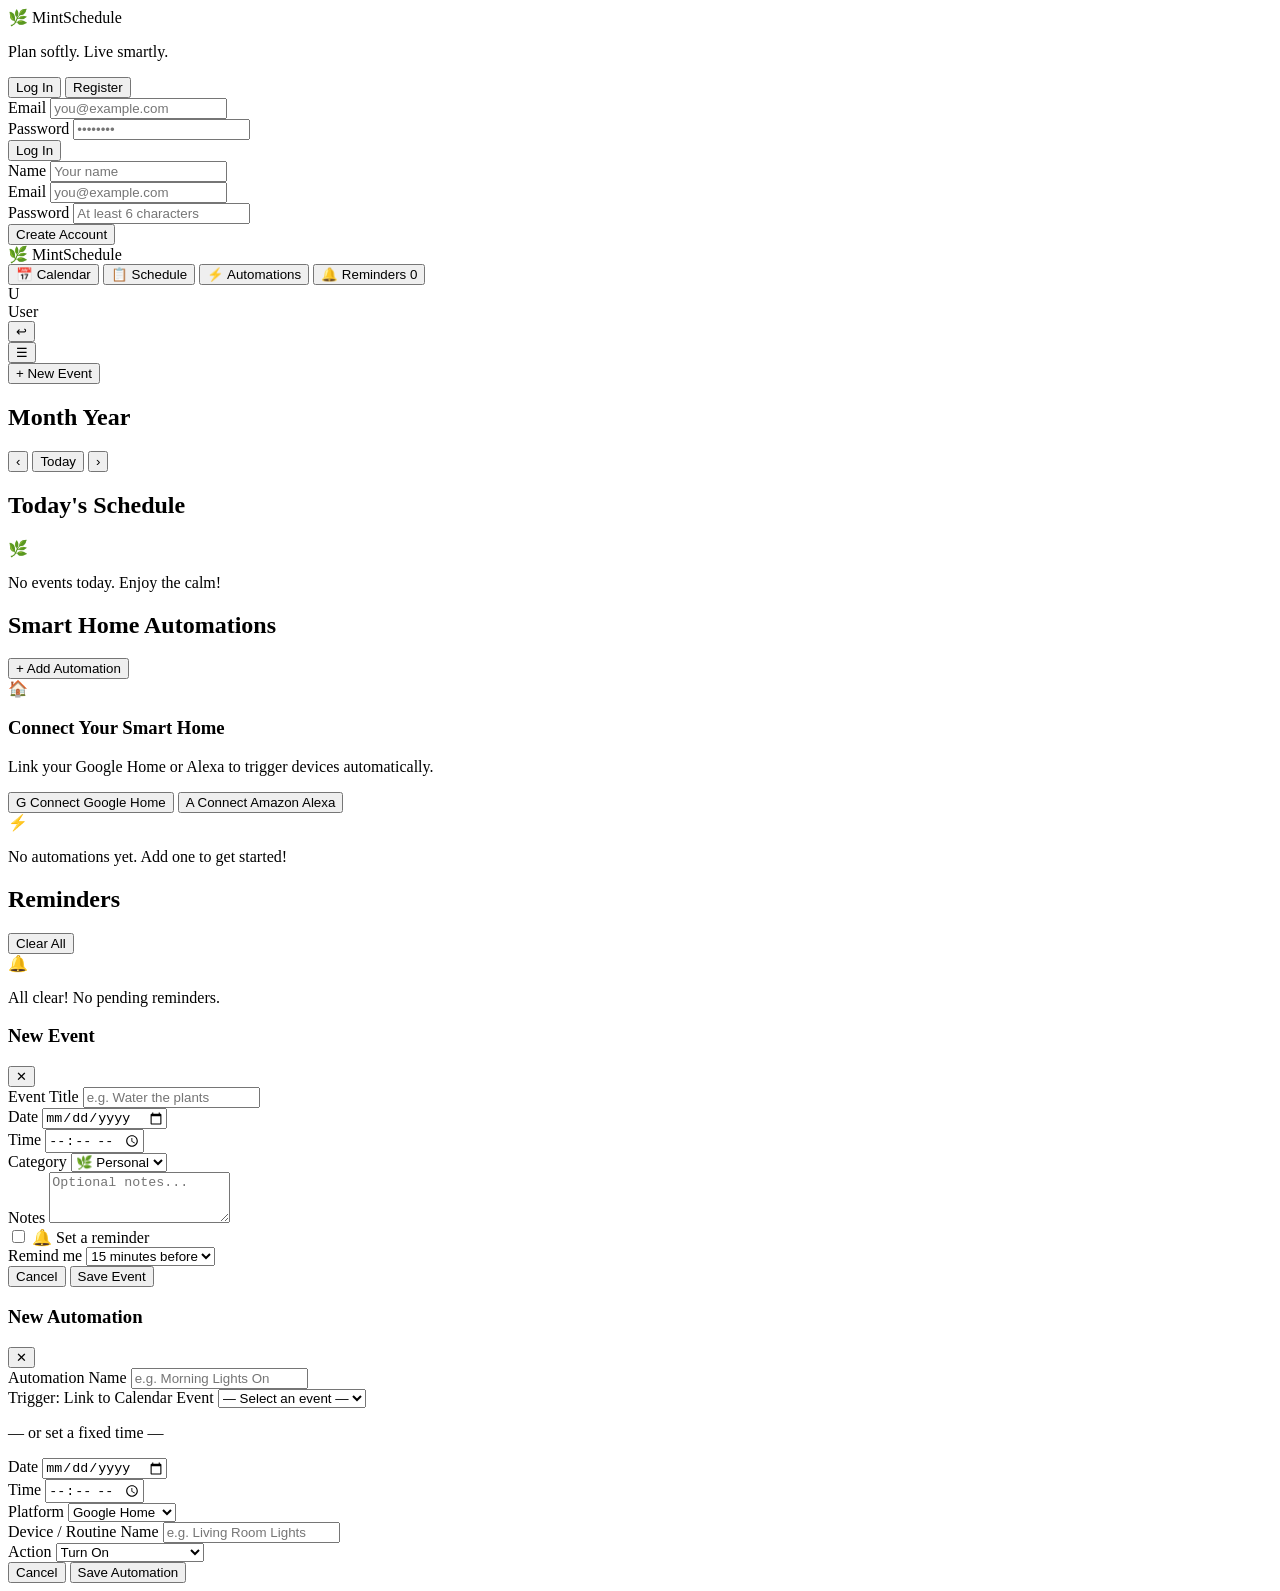
==== index.html @ 45a495ae "Add files via upload" ====
<!DOCTYPE html>
<html lang="en">
<head>
  <meta charset="UTF-8" />
  <meta name="viewport" content="width=device-width, initial-scale=1.0" />
  <title>MintSchedule</title>
  <link rel="stylesheet" href="css/styles.css" />
  <link rel="preconnect" href="https://fonts.googleapis.com" />
  <link href="https://fonts.googleapis.com/css2?family=Inter:wght@300;400;500;600;700&display=swap" rel="stylesheet" />
</head>
<body>

  <!-- ══════════════════════════════ AUTH SCREEN ══════════════════════════════ -->
  <div id="auth-screen" class="screen active">
    <div class="auth-bg">
      <div class="auth-blob blob1"></div>
      <div class="auth-blob blob2"></div>
    </div>
    <div class="auth-card">
      <div class="logo">
        <span class="logo-icon">🌿</span>
        <span class="logo-text">MintSchedule</span>
      </div>
      <p class="tagline">Plan softly. Live smartly.</p>

      <!-- Tabs -->
      <div class="auth-tabs">
        <button class="auth-tab active" data-tab="login">Log In</button>
        <button class="auth-tab" data-tab="register">Register</button>
      </div>

      <!-- Login Form -->
      <form id="login-form" class="auth-form active">
        <div class="input-group">
          <label>Email</label>
          <input type="email" id="login-email" placeholder="you@example.com" required />
        </div>
        <div class="input-group">
          <label>Password</label>
          <input type="password" id="login-password" placeholder="••••••••" required />
        </div>
        <div id="login-error" class="auth-error hidden"></div>
        <button type="submit" class="btn-primary">Log In</button>
      </form>

      <!-- Register Form -->
      <form id="register-form" class="auth-form">
        <div class="input-group">
          <label>Name</label>
          <input type="text" id="reg-name" placeholder="Your name" required />
        </div>
        <div class="input-group">
          <label>Email</label>
          <input type="email" id="reg-email" placeholder="you@example.com" required />
        </div>
        <div class="input-group">
          <label>Password</label>
          <input type="password" id="reg-password" placeholder="At least 6 characters" required />
        </div>
        <div id="register-error" class="auth-error hidden"></div>
        <button type="submit" class="btn-primary">Create Account</button>
      </form>
    </div>
  </div>

  <!-- ══════════════════════════════ APP SCREEN ══════════════════════════════ -->
  <div id="app-screen" class="screen">

    <!-- SIDEBAR -->
    <aside class="sidebar" id="sidebar">
      <div class="sidebar-logo">
        <span class="logo-icon">🌿</span>
        <span class="logo-text">MintSchedule</span>
      </div>

      <nav class="sidebar-nav">
        <button class="nav-item active" data-view="calendar">
          <span class="nav-icon">📅</span> Calendar
        </button>
        <button class="nav-item" data-view="schedule">
          <span class="nav-icon">📋</span> Schedule
        </button>
        <button class="nav-item" data-view="automation">
          <span class="nav-icon">⚡</span> Automations
        </button>
        <button class="nav-item" data-view="notifications">
          <span class="nav-icon">🔔</span> Reminders
          <span id="reminder-badge" class="badge hidden">0</span>
        </button>
      </nav>

      <div class="sidebar-footer">
        <div class="user-info" id="user-info">
          <div class="user-avatar" id="user-avatar">U</div>
          <span class="user-name" id="user-name-display">User</span>
        </div>
        <button class="btn-logout" id="logout-btn" title="Log out">↩</button>
      </div>
    </aside>

    <!-- MAIN CONTENT -->
    <main class="main-content">

      <!-- TOP BAR -->
      <header class="topbar">
        <button class="sidebar-toggle" id="sidebar-toggle">☰</button>
        <div class="topbar-date" id="topbar-date"></div>
        <button class="btn-add-event" id="btn-add-event">+ New Event</button>
      </header>

      <!-- ── CALENDAR VIEW ── -->
      <section class="view active" id="view-calendar">
        <div class="section-header">
          <h2 class="section-title" id="calendar-month-label">Month Year</h2>
          <div class="calendar-nav">
            <button id="cal-prev">‹</button>
            <button id="cal-today">Today</button>
            <button id="cal-next">›</button>
          </div>
        </div>
        <div class="calendar-grid" id="calendar-grid">
          <!-- Days injected by JS -->
        </div>
      </section>

      <!-- ── SCHEDULE VIEW ── -->
      <section class="view" id="view-schedule">
        <div class="section-header">
          <h2 class="section-title" id="schedule-date-label">Today's Schedule</h2>
        </div>
        <div id="schedule-list" class="schedule-list">
          <!-- Events injected by JS -->
        </div>
        <div id="schedule-empty" class="empty-state hidden">
          <span>🌿</span>
          <p>No events today. Enjoy the calm!</p>
        </div>
      </section>

      <!-- ── AUTOMATION VIEW ── -->
      <section class="view" id="view-automation">
        <div class="section-header">
          <h2 class="section-title">Smart Home Automations</h2>
          <button class="btn-secondary" id="btn-add-automation">+ Add Automation</button>
        </div>

        <!-- Device Connection -->
        <div class="device-connect-card" id="device-connect-card">
          <div class="connect-header">
            <span class="connect-icon">🏠</span>
            <div>
              <h3>Connect Your Smart Home</h3>
              <p>Link your Google Home or Alexa to trigger devices automatically.</p>
            </div>
          </div>
          <div class="connect-buttons">
            <button class="btn-connect google" id="connect-google">
              <span>G</span> Connect Google Home
            </button>
            <button class="btn-connect alexa" id="connect-alexa">
              <span>A</span> Connect Amazon Alexa
            </button>
          </div>
          <div id="connect-status" class="connect-status hidden"></div>
        </div>

        <!-- Automations List -->
        <div id="automations-list" class="automations-list">
          <!-- Injected by JS -->
        </div>
        <div id="automations-empty" class="empty-state hidden">
          <span>⚡</span>
          <p>No automations yet. Add one to get started!</p>
        </div>
      </section>

      <!-- ── REMINDERS VIEW ── -->
      <section class="view" id="view-notifications">
        <div class="section-header">
          <h2 class="section-title">Reminders</h2>
          <button class="btn-secondary" id="btn-clear-reminders">Clear All</button>
        </div>
        <div id="reminders-list" class="reminders-list">
          <!-- Injected by JS -->
        </div>
        <div id="reminders-empty" class="empty-state hidden">
          <span>🔔</span>
          <p>All clear! No pending reminders.</p>
        </div>
      </section>

    </main>
  </div>

  <!-- ══════════════════════════ EVENT MODAL ══════════════════════════════ -->
  <div id="event-modal" class="modal hidden">
    <div class="modal-backdrop" id="event-modal-backdrop"></div>
    <div class="modal-card">
      <div class="modal-header">
        <h3 id="event-modal-title">New Event</h3>
        <button class="modal-close" id="event-modal-close">✕</button>
      </div>
      <form id="event-form">
        <input type="hidden" id="event-id" />

        <div class="form-row">
          <div class="input-group">
            <label>Event Title</label>
            <input type="text" id="event-title" placeholder="e.g. Water the plants" required />
          </div>
        </div>

        <div class="form-row two-col">
          <div class="input-group">
            <label>Date</label>
            <input type="date" id="event-date" required />
          </div>
          <div class="input-group">
            <label>Time</label>
            <input type="time" id="event-time" required />
          </div>
        </div>

        <div class="input-group">
          <label>Category</label>
          <select id="event-category">
            <option value="personal">🌿 Personal</option>
            <option value="work">💼 Work</option>
            <option value="health">❤️ Health</option>
            <option value="home">🏠 Home</option>
            <option value="other">✨ Other</option>
          </select>
        </div>

        <div class="input-group">
          <label>Notes</label>
          <textarea id="event-notes" placeholder="Optional notes..." rows="3"></textarea>
        </div>

        <div class="input-group">
          <label class="toggle-label">
            <input type="checkbox" id="event-reminder" />
            <span class="toggle-text">🔔 Set a reminder</span>
          </label>
        </div>

        <div id="reminder-options" class="reminder-options hidden">
          <div class="input-group">
            <label>Remind me</label>
            <select id="reminder-offset">
              <option value="0">At event time</option>
              <option value="5">5 minutes before</option>
              <option value="15" selected>15 minutes before</option>
              <option value="30">30 minutes before</option>
              <option value="60">1 hour before</option>
            </select>
          </div>
        </div>

        <div class="modal-actions">
          <button type="button" class="btn-ghost" id="event-delete-btn" style="display:none; color:#e55;">🗑 Delete</button>
          <button type="button" class="btn-ghost" id="event-cancel-btn">Cancel</button>
          <button type="submit" class="btn-primary">Save Event</button>
        </div>
      </form>
    </div>
  </div>

  <!-- ══════════════════════════ AUTOMATION MODAL ═══════════════════════════ -->
  <div id="automation-modal" class="modal hidden">
    <div class="modal-backdrop" id="auto-modal-backdrop"></div>
    <div class="modal-card">
      <div class="modal-header">
        <h3 id="auto-modal-title">New Automation</h3>
        <button class="modal-close" id="auto-modal-close">✕</button>
      </div>
      <form id="automation-form">
        <input type="hidden" id="auto-id" />

        <div class="input-group">
          <label>Automation Name</label>
          <input type="text" id="auto-name" placeholder="e.g. Morning Lights On" required />
        </div>

        <div class="input-group">
          <label>Trigger: Link to Calendar Event</label>
          <select id="auto-event-trigger">
            <option value="">— Select an event —</option>
          </select>
        </div>

        <p class="form-divider">— or set a fixed time —</p>

        <div class="form-row two-col">
          <div class="input-group">
            <label>Date</label>
            <input type="date" id="auto-date" />
          </div>
          <div class="input-group">
            <label>Time</label>
            <input type="time" id="auto-time" />
          </div>
        </div>

        <div class="input-group">
          <label>Platform</label>
          <select id="auto-platform">
            <option value="google">Google Home</option>
            <option value="alexa">Amazon Alexa</option>
          </select>
        </div>

        <div class="input-group">
          <label>Device / Routine Name</label>
          <input type="text" id="auto-device" placeholder="e.g. Living Room Lights" required />
        </div>

        <div class="input-group">
          <label>Action</label>
          <select id="auto-action">
            <option value="turn_on">Turn On</option>
            <option value="turn_off">Turn Off</option>
            <option value="set_brightness">Set Brightness (50%)</option>
            <option value="run_routine">Run Routine</option>
          </select>
        </div>

        <div class="modal-actions">
          <button type="button" class="btn-ghost" id="auto-delete-btn" style="display:none; color:#e55;">🗑 Delete</button>
          <button type="button" class="btn-ghost" id="auto-cancel-btn">Cancel</button>
          <button type="submit" class="btn-primary">Save Automation</button>
        </div>
      </form>
    </div>
  </div>

  <!-- ══════════════════════════ TOAST NOTIFICATION ═══════════════════════ -->
  <div id="toast-container" class="toast-container"></div>

  <!-- Scripts -->
  <script src="js/auth.js"></script>
  <script src="js/calendar.js"></script>
  <script src="js/automation.js"></script>
  <script src="js/notifications.js"></script>
  <script src="js/app.js"></script>
</body>
</html>
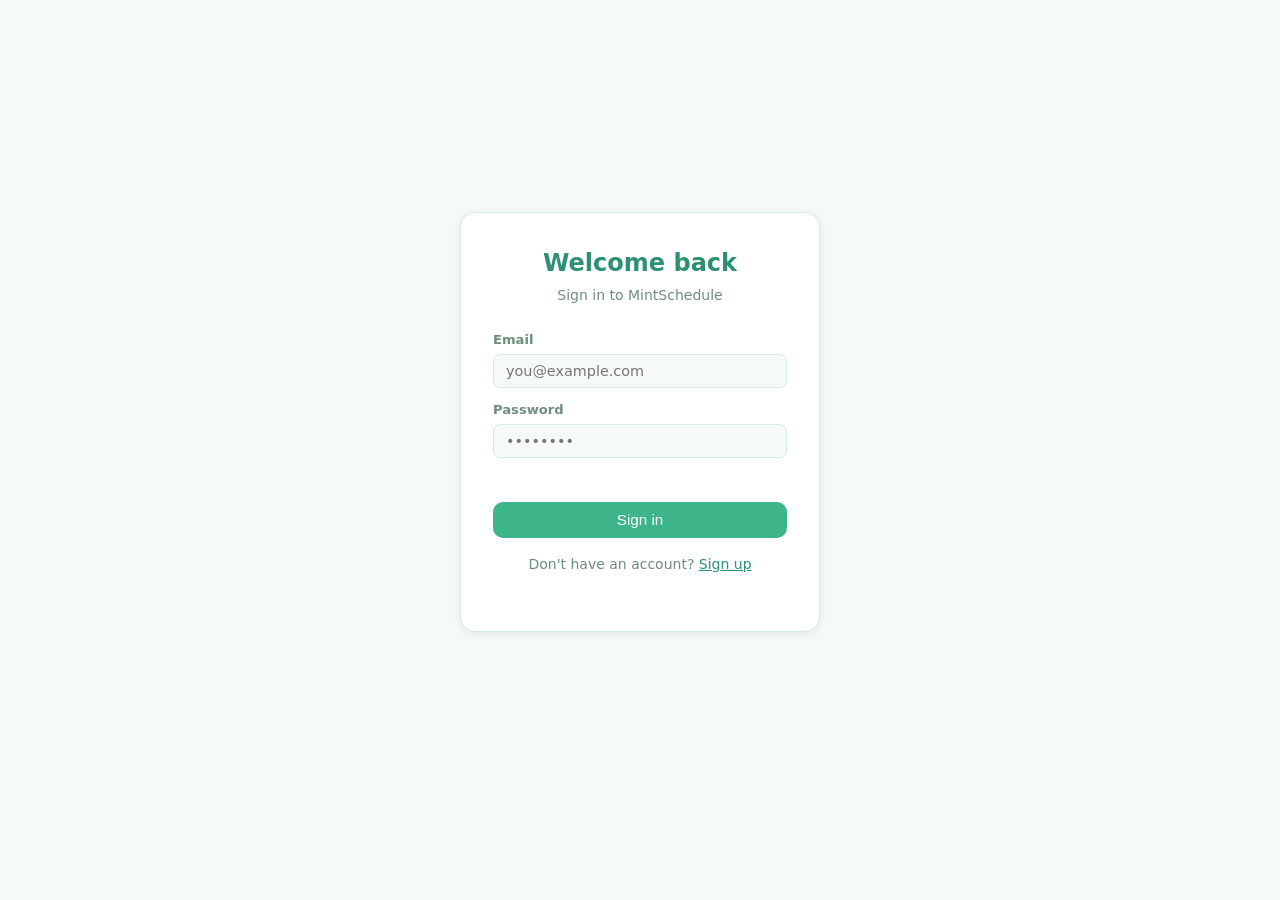
==== commit 81af33f9: "Fix GitHub Pages demo: add index.html, css/styles.css, js/*.js and update README with Demo section C" ====
--- a/index.html
+++ b/index.html
@@ -1,347 +1,110 @@
-<!DOCTYPE html>
-<html lang="en">
-<head>
-  <meta charset="UTF-8" />
-  <meta name="viewport" content="width=device-width, initial-scale=1.0" />
-  <title>MintSchedule</title>
-  <link rel="stylesheet" href="css/styles.css" />
-  <link rel="preconnect" href="https://fonts.googleapis.com" />
-  <link href="https://fonts.googleapis.com/css2?family=Inter:wght@300;400;500;600;700&display=swap" rel="stylesheet" />
-</head>
-<body>
-
-  <!-- ══════════════════════════════ AUTH SCREEN ══════════════════════════════ -->
-  <div id="auth-screen" class="screen active">
-    <div class="auth-bg">
-      <div class="auth-blob blob1"></div>
-      <div class="auth-blob blob2"></div>
-    </div>
-    <div class="auth-card">
-      <div class="logo">
-        <span class="logo-icon">🌿</span>
-        <span class="logo-text">MintSchedule</span>
-      </div>
-      <p class="tagline">Plan softly. Live smartly.</p>
-
-      <!-- Tabs -->
-      <div class="auth-tabs">
-        <button class="auth-tab active" data-tab="login">Log In</button>
-        <button class="auth-tab" data-tab="register">Register</button>
-      </div>
-
-      <!-- Login Form -->
-      <form id="login-form" class="auth-form active">
-        <div class="input-group">
-          <label>Email</label>
-          <input type="email" id="login-email" placeholder="you@example.com" required />
-        </div>
-        <div class="input-group">
-          <label>Password</label>
-          <input type="password" id="login-password" placeholder="••••••••" required />
-        </div>
-        <div id="login-error" class="auth-error hidden"></div>
-        <button type="submit" class="btn-primary">Log In</button>
-      </form>
-
-      <!-- Register Form -->
-      <form id="register-form" class="auth-form">
-        <div class="input-group">
-          <label>Name</label>
-          <input type="text" id="reg-name" placeholder="Your name" required />
-        </div>
-        <div class="input-group">
-          <label>Email</label>
-          <input type="email" id="reg-email" placeholder="you@example.com" required />
-        </div>
-        <div class="input-group">
-          <label>Password</label>
-          <input type="password" id="reg-password" placeholder="At least 6 characters" required />
-        </div>
-        <div id="register-error" class="auth-error hidden"></div>
-        <button type="submit" class="btn-primary">Create Account</button>
-      </form>
-    </div>
-  </div>
-
-  <!-- ══════════════════════════════ APP SCREEN ══════════════════════════════ -->
-  <div id="app-screen" class="screen">
-
-    <!-- SIDEBAR -->
-    <aside class="sidebar" id="sidebar">
-      <div class="sidebar-logo">
-        <span class="logo-icon">🌿</span>
-        <span class="logo-text">MintSchedule</span>
-      </div>
-
-      <nav class="sidebar-nav">
-        <button class="nav-item active" data-view="calendar">
-          <span class="nav-icon">📅</span> Calendar
-        </button>
-        <button class="nav-item" data-view="schedule">
-          <span class="nav-icon">📋</span> Schedule
-        </button>
-        <button class="nav-item" data-view="automation">
-          <span class="nav-icon">⚡</span> Automations
-        </button>
-        <button class="nav-item" data-view="notifications">
-          <span class="nav-icon">🔔</span> Reminders
-          <span id="reminder-badge" class="badge hidden">0</span>
-        </button>
-      </nav>
-
-      <div class="sidebar-footer">
-        <div class="user-info" id="user-info">
-          <div class="user-avatar" id="user-avatar">U</div>
-          <span class="user-name" id="user-name-display">User</span>
-        </div>
-        <button class="btn-logout" id="logout-btn" title="Log out">↩</button>
-      </div>
-    </aside>
-
-    <!-- MAIN CONTENT -->
-    <main class="main-content">
-
-      <!-- TOP BAR -->
-      <header class="topbar">
-        <button class="sidebar-toggle" id="sidebar-toggle">☰</button>
-        <div class="topbar-date" id="topbar-date"></div>
-        <button class="btn-add-event" id="btn-add-event">+ New Event</button>
-      </header>
-
-      <!-- ── CALENDAR VIEW ── -->
-      <section class="view active" id="view-calendar">
-        <div class="section-header">
-          <h2 class="section-title" id="calendar-month-label">Month Year</h2>
-          <div class="calendar-nav">
-            <button id="cal-prev">‹</button>
-            <button id="cal-today">Today</button>
-            <button id="cal-next">›</button>
-          </div>
-        </div>
-        <div class="calendar-grid" id="calendar-grid">
-          <!-- Days injected by JS -->
-        </div>
-      </section>
-
-      <!-- ── SCHEDULE VIEW ── -->
-      <section class="view" id="view-schedule">
-        <div class="section-header">
-          <h2 class="section-title" id="schedule-date-label">Today's Schedule</h2>
-        </div>
-        <div id="schedule-list" class="schedule-list">
-          <!-- Events injected by JS -->
-        </div>
-        <div id="schedule-empty" class="empty-state hidden">
-          <span>🌿</span>
-          <p>No events today. Enjoy the calm!</p>
-        </div>
-      </section>
-
-      <!-- ── AUTOMATION VIEW ── -->
-      <section class="view" id="view-automation">
-        <div class="section-header">
-          <h2 class="section-title">Smart Home Automations</h2>
-          <button class="btn-secondary" id="btn-add-automation">+ Add Automation</button>
-        </div>
-
-        <!-- Device Connection -->
-        <div class="device-connect-card" id="device-connect-card">
-          <div class="connect-header">
-            <span class="connect-icon">🏠</span>
-            <div>
-              <h3>Connect Your Smart Home</h3>
-              <p>Link your Google Home or Alexa to trigger devices automatically.</p>
-            </div>
-          </div>
-          <div class="connect-buttons">
-            <button class="btn-connect google" id="connect-google">
-              <span>G</span> Connect Google Home
-            </button>
-            <button class="btn-connect alexa" id="connect-alexa">
-              <span>A</span> Connect Amazon Alexa
-            </button>
-          </div>
-          <div id="connect-status" class="connect-status hidden"></div>
-        </div>
-
-        <!-- Automations List -->
-        <div id="automations-list" class="automations-list">
-          <!-- Injected by JS -->
-        </div>
-        <div id="automations-empty" class="empty-state hidden">
-          <span>⚡</span>
-          <p>No automations yet. Add one to get started!</p>
-        </div>
-      </section>
-
-      <!-- ── REMINDERS VIEW ── -->
-      <section class="view" id="view-notifications">
-        <div class="section-header">
-          <h2 class="section-title">Reminders</h2>
-          <button class="btn-secondary" id="btn-clear-reminders">Clear All</button>
-        </div>
-        <div id="reminders-list" class="reminders-list">
-          <!-- Injected by JS -->
-        </div>
-        <div id="reminders-empty" class="empty-state hidden">
-          <span>🔔</span>
-          <p>All clear! No pending reminders.</p>
-        </div>
-      </section>
-
-    </main>
-  </div>
-
-  <!-- ══════════════════════════ EVENT MODAL ══════════════════════════════ -->
-  <div id="event-modal" class="modal hidden">
-    <div class="modal-backdrop" id="event-modal-backdrop"></div>
-    <div class="modal-card">
-      <div class="modal-header">
-        <h3 id="event-modal-title">New Event</h3>
-        <button class="modal-close" id="event-modal-close">✕</button>
-      </div>
-      <form id="event-form">
-        <input type="hidden" id="event-id" />
-
-        <div class="form-row">
-          <div class="input-group">
-            <label>Event Title</label>
-            <input type="text" id="event-title" placeholder="e.g. Water the plants" required />
-          </div>
-        </div>
-
-        <div class="form-row two-col">
-          <div class="input-group">
-            <label>Date</label>
-            <input type="date" id="event-date" required />
-          </div>
-          <div class="input-group">
-            <label>Time</label>
-            <input type="time" id="event-time" required />
-          </div>
-        </div>
-
-        <div class="input-group">
-          <label>Category</label>
-          <select id="event-category">
-            <option value="personal">🌿 Personal</option>
-            <option value="work">💼 Work</option>
-            <option value="health">❤️ Health</option>
-            <option value="home">🏠 Home</option>
-            <option value="other">✨ Other</option>
-          </select>
-        </div>
-
-        <div class="input-group">
-          <label>Notes</label>
-          <textarea id="event-notes" placeholder="Optional notes..." rows="3"></textarea>
-        </div>
-
-        <div class="input-group">
-          <label class="toggle-label">
-            <input type="checkbox" id="event-reminder" />
-            <span class="toggle-text">🔔 Set a reminder</span>
-          </label>
-        </div>
-
-        <div id="reminder-options" class="reminder-options hidden">
-          <div class="input-group">
-            <label>Remind me</label>
-            <select id="reminder-offset">
-              <option value="0">At event time</option>
-              <option value="5">5 minutes before</option>
-              <option value="15" selected>15 minutes before</option>
-              <option value="30">30 minutes before</option>
-              <option value="60">1 hour before</option>
-            </select>
-          </div>
-        </div>
-
-        <div class="modal-actions">
-          <button type="button" class="btn-ghost" id="event-delete-btn" style="display:none; color:#e55;">🗑 Delete</button>
-          <button type="button" class="btn-ghost" id="event-cancel-btn">Cancel</button>
-          <button type="submit" class="btn-primary">Save Event</button>
-        </div>
-      </form>
-    </div>
-  </div>
-
-  <!-- ══════════════════════════ AUTOMATION MODAL ═══════════════════════════ -->
-  <div id="automation-modal" class="modal hidden">
-    <div class="modal-backdrop" id="auto-modal-backdrop"></div>
-    <div class="modal-card">
-      <div class="modal-header">
-        <h3 id="auto-modal-title">New Automation</h3>
-        <button class="modal-close" id="auto-modal-close">✕</button>
-      </div>
-      <form id="automation-form">
-        <input type="hidden" id="auto-id" />
-
-        <div class="input-group">
-          <label>Automation Name</label>
-          <input type="text" id="auto-name" placeholder="e.g. Morning Lights On" required />
-        </div>
-
-        <div class="input-group">
-          <label>Trigger: Link to Calendar Event</label>
-          <select id="auto-event-trigger">
-            <option value="">— Select an event —</option>
-          </select>
-        </div>
-
-        <p class="form-divider">— or set a fixed time —</p>
-
-        <div class="form-row two-col">
-          <div class="input-group">
-            <label>Date</label>
-            <input type="date" id="auto-date" />
-          </div>
-          <div class="input-group">
-            <label>Time</label>
-            <input type="time" id="auto-time" />
-          </div>
-        </div>
-
-        <div class="input-group">
-          <label>Platform</label>
-          <select id="auto-platform">
-            <option value="google">Google Home</option>
-            <option value="alexa">Amazon Alexa</option>
-          </select>
-        </div>
-
-        <div class="input-group">
-          <label>Device / Routine Name</label>
-          <input type="text" id="auto-device" placeholder="e.g. Living Room Lights" required />
-        </div>
-
-        <div class="input-group">
-          <label>Action</label>
-          <select id="auto-action">
-            <option value="turn_on">Turn On</option>
-            <option value="turn_off">Turn Off</option>
-            <option value="set_brightness">Set Brightness (50%)</option>
-            <option value="run_routine">Run Routine</option>
-          </select>
-        </div>
-
-        <div class="modal-actions">
-          <button type="button" class="btn-ghost" id="auto-delete-btn" style="display:none; color:#e55;">🗑 Delete</button>
-          <button type="button" class="btn-ghost" id="auto-cancel-btn">Cancel</button>
-          <button type="submit" class="btn-primary">Save Automation</button>
-        </div>
-      </form>
-    </div>
-  </div>
-
-  <!-- ══════════════════════════ TOAST NOTIFICATION ═══════════════════════ -->
-  <div id="toast-container" class="toast-container"></div>
-
-  <!-- Scripts -->
-  <script src="js/auth.js"></script>
-  <script src="js/calendar.js"></script>
-  <script src="js/automation.js"></script>
-  <script src="js/notifications.js"></script>
-  <script src="js/app.js"></script>
-</body>
-</html>
+<!DOCTYPE html>
+<html lang="en">
+<head>
+  <meta charset="UTF-8" />
+  <meta name="viewport" content="width=device-width, initial-scale=1.0" />
+  <title>MintSchedule</title>
+  <link rel="stylesheet" href="css/styles.css" />
+</head>
+<body>
+  <div id="app">
+
+    <!-- ── Auth screen ─────────────────────────────────────── -->
+    <div id="auth-view" class="view active">
+      <div id="auth-card">
+        <h2 id="auth-title">Welcome back</h2>
+        <p id="auth-subtitle">Sign in to MintSchedule</p>
+        <form id="auth-form" novalidate>
+          <label for="auth-email">Email</label>
+          <input id="auth-email" type="email" autocomplete="email" required placeholder="you@example.com" />
+
+          <label for="auth-password">Password</label>
+          <input id="auth-password" type="password" autocomplete="current-password" required placeholder="••••••••" />
+
+          <div id="auth-error" role="alert"></div>
+          <button id="auth-submit" type="submit">Sign in</button>
+        </form>
+        <p id="auth-toggle">Don't have an account? <a>Sign up</a></p>
+      </div>
+    </div>
+
+    <!-- ── Main app (hidden until logged in) ──────────────── -->
+    <div id="main-content" class="hidden">
+
+      <header>
+        <h1>🌿 MintSchedule</h1>
+        <nav>
+          <button id="nav-calendar" class="active">Calendar</button>
+          <button id="nav-automations">Automations</button>
+          <button id="nav-notifications">
+            Notifications
+            <span id="notif-badge" style="display:none; background:#fff; color:var(--mint-dark);
+              border-radius:50%; font-size:0.7rem; padding:1px 5px; margin-left:4px;"></span>
+          </button>
+          <button id="nav-logout">Sign out</button>
+        </nav>
+      </header>
+
+      <main>
+
+        <!-- Calendar view -->
+        <section id="calendar-view" class="view active">
+          <div id="calendar-header">
+            <button id="cal-prev">&#8592;</button>
+            <h2 id="calendar-title"></h2>
+            <button id="cal-next">&#8594;</button>
+          </div>
+
+          <button id="add-event-btn">+ Add Event</button>
+
+          <div id="event-form-container" class="hidden">
+            <form id="event-form">
+              <label for="event-date">Date</label>
+              <input id="event-date" type="date" required />
+
+              <label for="event-title">Title</label>
+              <input id="event-title" type="text" placeholder="Event title" required />
+
+              <label for="event-time">Time (optional)</label>
+              <input id="event-time" type="time" />
+
+              <label for="event-note">Note (optional)</label>
+              <textarea id="event-note" placeholder="Any notes…"></textarea>
+
+              <div class="form-actions">
+                <button type="submit">Save</button>
+                <button type="button" id="event-cancel">Cancel</button>
+              </div>
+            </form>
+          </div>
+
+          <div id="calendar-grid"></div>
+
+          <div id="events-list"></div>
+        </section>
+
+        <!-- Automations view -->
+        <section id="automations-view" class="view">
+          <h2>Automations</h2>
+          <div id="automations-list"></div>
+        </section>
+
+        <!-- Notifications view -->
+        <section id="notifications-view" class="view">
+          <h2>Notifications</h2>
+          <div id="notifications-list"></div>
+        </section>
+
+      </main>
+    </div><!-- /#main-content -->
+
+  </div><!-- /#app -->
+
+  <!-- Scripts loaded in dependency order -->
+  <script src="js/auth.js"></script>
+  <script src="js/calendar.js"></script>
+  <script src="js/automation.js"></script>
+  <script src="js/notifications.js"></script>
+  <script src="js/app.js"></script>
+</body>
+</html>
--- a/css/styles.css
+++ b/css/styles.css
@@ -0,0 +1,529 @@
+/* MintSchedule – global styles */
+
+*, *::before, *::after {
+  box-sizing: border-box;
+  margin: 0;
+  padding: 0;
+}
+
+:root {
+  --mint: #3eb489;
+  --mint-dark: #2d9070;
+  --mint-light: #c8f0e0;
+  --bg: #f5faf8;
+  --surface: #ffffff;
+  --text: #1a2e24;
+  --text-muted: #6b8f7a;
+  --border: #d4ede3;
+  --radius: 10px;
+  --shadow: 0 2px 8px rgba(0, 0, 0, 0.08);
+  --header-height: 56px;
+}
+
+body {
+  font-family: 'Segoe UI', system-ui, -apple-system, sans-serif;
+  background: var(--bg);
+  color: var(--text);
+  min-height: 100vh;
+  line-height: 1.5;
+}
+
+/* ── Layout ── */
+#app {
+  display: flex;
+  flex-direction: column;
+  min-height: 100vh;
+}
+
+header {
+  background: var(--mint);
+  color: #fff;
+  padding: 0 1.5rem;
+  height: 56px;
+  display: flex;
+  align-items: center;
+  justify-content: space-between;
+  box-shadow: 0 2px 6px rgba(0,0,0,0.12);
+}
+
+header h1 {
+  font-size: 1.25rem;
+  font-weight: 700;
+  letter-spacing: 0.5px;
+}
+
+header nav {
+  display: flex;
+  gap: 0.5rem;
+}
+
+header nav button {
+  background: transparent;
+  border: 1.5px solid rgba(255,255,255,0.6);
+  color: #fff;
+  border-radius: var(--radius);
+  padding: 0.3rem 0.85rem;
+  font-size: 0.875rem;
+  cursor: pointer;
+  transition: background 0.15s;
+}
+
+header nav button:hover,
+header nav button.active {
+  background: rgba(255,255,255,0.2);
+}
+
+main {
+  flex: 1;
+  padding: 1.5rem;
+  max-width: 900px;
+  width: 100%;
+  margin: 0 auto;
+}
+
+/* ── Views ── */
+.view { display: none; }
+.view.active { display: block; }
+
+/* ── Calendar ── */
+#calendar-header {
+  display: flex;
+  align-items: center;
+  gap: 1rem;
+  margin-bottom: 1rem;
+}
+
+#calendar-header h2 {
+  flex: 1;
+  font-size: 1.1rem;
+  color: var(--mint-dark);
+}
+
+#calendar-header button {
+  background: var(--surface);
+  border: 1.5px solid var(--border);
+  border-radius: var(--radius);
+  padding: 0.3rem 0.75rem;
+  cursor: pointer;
+  color: var(--mint-dark);
+  font-size: 1rem;
+  transition: border-color 0.15s;
+}
+
+#calendar-header button:hover {
+  border-color: var(--mint);
+}
+
+#calendar-grid {
+  display: grid;
+  grid-template-columns: repeat(7, 1fr);
+  gap: 4px;
+}
+
+.cal-day-name {
+  text-align: center;
+  font-size: 0.75rem;
+  font-weight: 600;
+  color: var(--text-muted);
+  padding: 0.25rem 0;
+}
+
+.cal-day {
+  background: var(--surface);
+  border: 1.5px solid var(--border);
+  border-radius: var(--radius);
+  min-height: 72px;
+  padding: 0.4rem;
+  cursor: pointer;
+  transition: border-color 0.15s, box-shadow 0.15s;
+  position: relative;
+}
+
+.cal-day:hover {
+  border-color: var(--mint);
+  box-shadow: var(--shadow);
+}
+
+.cal-day.today {
+  border-color: var(--mint);
+  background: var(--mint-light);
+}
+
+.cal-day.empty {
+  background: transparent;
+  border-color: transparent;
+  cursor: default;
+}
+
+.cal-day .day-number {
+  font-size: 0.8rem;
+  font-weight: 600;
+  color: var(--text-muted);
+}
+
+.cal-day.today .day-number {
+  color: var(--mint-dark);
+}
+
+.event-dot {
+  display: inline-block;
+  width: 7px;
+  height: 7px;
+  border-radius: 50%;
+  background: var(--mint);
+  margin: 2px 1px 0;
+}
+
+/* ── Events list ── */
+#events-list {
+  display: flex;
+  flex-direction: column;
+  gap: 0.75rem;
+  margin-top: 1.5rem;
+}
+
+#events-list h3 {
+  font-size: 0.95rem;
+  color: var(--text-muted);
+  font-weight: 600;
+}
+
+.event-card {
+  background: var(--surface);
+  border: 1.5px solid var(--border);
+  border-left: 4px solid var(--mint);
+  border-radius: var(--radius);
+  padding: 0.75rem 1rem;
+  box-shadow: var(--shadow);
+  display: flex;
+  justify-content: space-between;
+  align-items: flex-start;
+}
+
+.event-card .event-title {
+  font-weight: 600;
+  font-size: 0.95rem;
+}
+
+.event-card .event-time {
+  font-size: 0.8rem;
+  color: var(--text-muted);
+  margin-top: 2px;
+}
+
+.event-card .event-actions button {
+  background: none;
+  border: none;
+  cursor: pointer;
+  color: var(--text-muted);
+  font-size: 0.85rem;
+  padding: 2px 6px;
+  border-radius: 6px;
+  transition: background 0.15s, color 0.15s;
+}
+
+.event-card .event-actions button:hover {
+  background: var(--mint-light);
+  color: var(--mint-dark);
+}
+
+/* ── Add-event form ── */
+#add-event-btn {
+  background: var(--mint);
+  color: #fff;
+  border: none;
+  border-radius: var(--radius);
+  padding: 0.5rem 1.25rem;
+  font-size: 0.9rem;
+  cursor: pointer;
+  transition: background 0.15s;
+  margin-bottom: 1.25rem;
+}
+
+#add-event-btn:hover {
+  background: var(--mint-dark);
+}
+
+#event-form-container {
+  background: var(--surface);
+  border: 1.5px solid var(--border);
+  border-radius: var(--radius);
+  padding: 1.25rem;
+  margin-bottom: 1.5rem;
+  box-shadow: var(--shadow);
+}
+
+#event-form-container.hidden { display: none; }
+
+#event-form label {
+  display: block;
+  font-size: 0.82rem;
+  font-weight: 600;
+  color: var(--text-muted);
+  margin-bottom: 0.25rem;
+  margin-top: 0.75rem;
+}
+
+#event-form label:first-child { margin-top: 0; }
+
+#event-form input,
+#event-form textarea,
+#event-form select {
+  width: 100%;
+  border: 1.5px solid var(--border);
+  border-radius: 7px;
+  padding: 0.45rem 0.75rem;
+  font-size: 0.9rem;
+  font-family: inherit;
+  color: var(--text);
+  background: var(--bg);
+  transition: border-color 0.15s;
+}
+
+#event-form input:focus,
+#event-form textarea:focus,
+#event-form select:focus {
+  outline: none;
+  border-color: var(--mint);
+}
+
+#event-form textarea { resize: vertical; min-height: 60px; }
+
+.form-actions {
+  display: flex;
+  gap: 0.75rem;
+  margin-top: 1rem;
+}
+
+.form-actions button {
+  border-radius: var(--radius);
+  padding: 0.45rem 1.1rem;
+  font-size: 0.9rem;
+  cursor: pointer;
+  border: 1.5px solid var(--border);
+  background: var(--surface);
+  color: var(--text);
+  transition: background 0.15s, border-color 0.15s;
+}
+
+.form-actions button[type="submit"] {
+  background: var(--mint);
+  color: #fff;
+  border-color: var(--mint);
+}
+
+.form-actions button[type="submit"]:hover { background: var(--mint-dark); border-color: var(--mint-dark); }
+.form-actions button[type="button"]:hover { border-color: var(--mint); }
+
+/* ── Automations ── */
+.automation-card {
+  background: var(--surface);
+  border: 1.5px solid var(--border);
+  border-radius: var(--radius);
+  padding: 1rem 1.25rem;
+  box-shadow: var(--shadow);
+  margin-bottom: 0.75rem;
+  display: flex;
+  justify-content: space-between;
+  align-items: center;
+}
+
+.automation-card .auto-info .auto-title {
+  font-weight: 600;
+  font-size: 0.95rem;
+}
+
+.automation-card .auto-info .auto-desc {
+  font-size: 0.8rem;
+  color: var(--text-muted);
+  margin-top: 2px;
+}
+
+/* toggle switch */
+.toggle {
+  position: relative;
+  width: 42px;
+  height: 24px;
+  flex-shrink: 0;
+}
+
+.toggle input { opacity: 0; width: 0; height: 0; }
+
+.toggle-slider {
+  position: absolute;
+  inset: 0;
+  background: var(--border);
+  border-radius: 24px;
+  cursor: pointer;
+  transition: background 0.2s;
+}
+
+.toggle-slider::before {
+  content: '';
+  position: absolute;
+  width: 18px;
+  height: 18px;
+  left: 3px;
+  top: 3px;
+  background: #fff;
+  border-radius: 50%;
+  transition: transform 0.2s;
+}
+
+.toggle input:checked + .toggle-slider { background: var(--mint); }
+.toggle input:checked + .toggle-slider::before { transform: translateX(18px); }
+
+/* ── Notifications ── */
+.notif-card {
+  background: var(--surface);
+  border: 1.5px solid var(--border);
+  border-left: 4px solid var(--mint-light);
+  border-radius: var(--radius);
+  padding: 0.75rem 1rem;
+  box-shadow: var(--shadow);
+  margin-bottom: 0.75rem;
+  display: flex;
+  justify-content: space-between;
+  align-items: flex-start;
+}
+
+.notif-card.unread {
+  border-left-color: var(--mint);
+  background: var(--mint-light);
+}
+
+.notif-card .notif-text {
+  font-size: 0.9rem;
+}
+
+.notif-card .notif-time {
+  font-size: 0.75rem;
+  color: var(--text-muted);
+  margin-top: 3px;
+}
+
+.notif-card .dismiss-btn {
+  background: none;
+  border: none;
+  cursor: pointer;
+  color: var(--text-muted);
+  font-size: 1rem;
+  padding: 0 4px;
+  transition: color 0.15s;
+}
+
+.notif-card .dismiss-btn:hover { color: var(--mint-dark); }
+
+/* ── Auth ── */
+#auth-view {
+  display: flex;
+  align-items: center;
+  justify-content: center;
+  min-height: calc(100vh - var(--header-height));
+}
+
+#auth-card {
+  background: var(--surface);
+  border: 1.5px solid var(--border);
+  border-radius: calc(var(--radius) * 1.5);
+  padding: 2rem;
+  width: 100%;
+  max-width: 360px;
+  box-shadow: var(--shadow);
+  text-align: center;
+}
+
+#auth-card h2 {
+  color: var(--mint-dark);
+  margin-bottom: 0.25rem;
+}
+
+#auth-card p {
+  color: var(--text-muted);
+  font-size: 0.875rem;
+  margin-bottom: 1.5rem;
+}
+
+#auth-form label {
+  display: block;
+  text-align: left;
+  font-size: 0.82rem;
+  font-weight: 600;
+  color: var(--text-muted);
+  margin-bottom: 0.25rem;
+  margin-top: 0.75rem;
+}
+
+#auth-form input {
+  width: 100%;
+  border: 1.5px solid var(--border);
+  border-radius: 7px;
+  padding: 0.5rem 0.75rem;
+  font-size: 0.9rem;
+  font-family: inherit;
+  color: var(--text);
+  background: var(--bg);
+  transition: border-color 0.15s;
+}
+
+#auth-form input:focus {
+  outline: none;
+  border-color: var(--mint);
+}
+
+#auth-form button {
+  margin-top: 1.25rem;
+  width: 100%;
+  background: var(--mint);
+  color: #fff;
+  border: none;
+  border-radius: var(--radius);
+  padding: 0.6rem;
+  font-size: 0.95rem;
+  cursor: pointer;
+  transition: background 0.15s;
+}
+
+#auth-form button:hover { background: var(--mint-dark); }
+
+#auth-toggle {
+  margin-top: 1rem;
+  font-size: 0.82rem;
+  color: var(--text-muted);
+}
+
+#auth-toggle a {
+  color: var(--mint-dark);
+  cursor: pointer;
+  text-decoration: underline;
+}
+
+#auth-error {
+  color: #c0392b;
+  font-size: 0.82rem;
+  margin-top: 0.5rem;
+  min-height: 1rem;
+}
+
+/* ── Utilities ── */
+.hidden { display: none !important; }
+
+section h2 {
+  font-size: 1rem;
+  color: var(--mint-dark);
+  margin-bottom: 1rem;
+}
+
+.empty-state {
+  text-align: center;
+  color: var(--text-muted);
+  font-size: 0.9rem;
+  padding: 2rem 0;
+}
+
+/* ── Responsive ── */
+@media (max-width: 600px) {
+  main { padding: 1rem 0.75rem; }
+  #calendar-grid { gap: 2px; }
+  .cal-day { min-height: 52px; }
+}
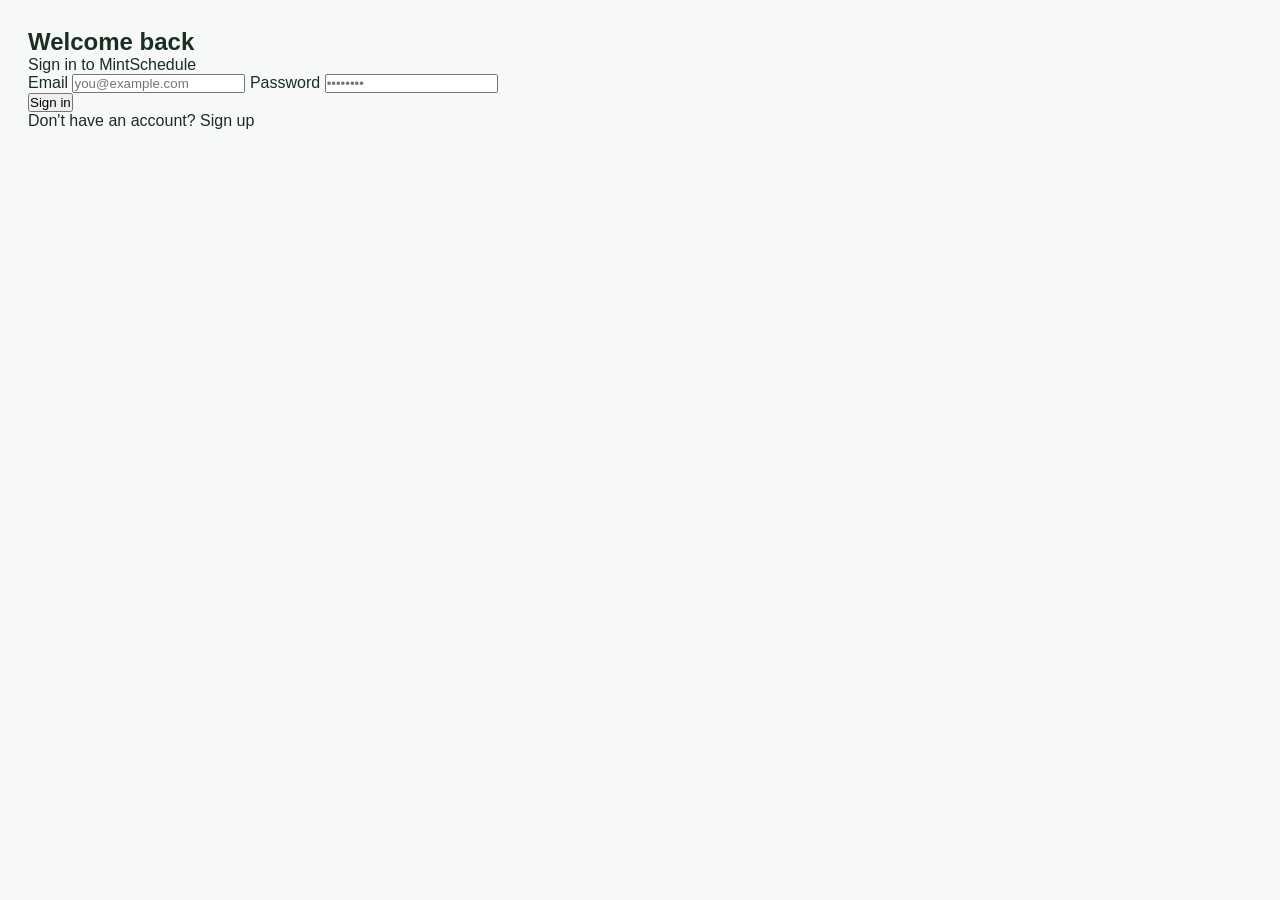
==== commit fba18437: "Fix GitHub Pages deployment: correct file paths, auth-toggle ID, add .nojekyll Co-authored-by: csmei" ====
--- a/index.html
+++ b/index.html
@@ -4,7 +4,7 @@
   <meta charset="UTF-8" />
   <meta name="viewport" content="width=device-width, initial-scale=1.0" />
   <title>MintSchedule</title>
-  <link rel="stylesheet" href="css/styles.css" />
+  <link rel="stylesheet" href="styles.css" />
 </head>
 <body>
   <div id="app">
@@ -24,7 +24,7 @@
           <div id="auth-error" role="alert"></div>
           <button id="auth-submit" type="submit">Sign in</button>
         </form>
-        <p id="auth-toggle">Don't have an account? <a>Sign up</a></p>
+        <p id="auth-mode-toggle">Don't have an account? <a>Sign up</a></p>
       </div>
     </div>
 
@@ -101,10 +101,10 @@
   </div><!-- /#app -->
 
   <!-- Scripts loaded in dependency order -->
-  <script src="js/auth.js"></script>
-  <script src="js/calendar.js"></script>
-  <script src="js/automation.js"></script>
-  <script src="js/notifications.js"></script>
-  <script src="js/app.js"></script>
+  <script src="auth.js"></script>
+  <script src="calendar.js"></script>
+  <script src="automation.js"></script>
+  <script src="notifications.js"></script>
+  <script src="app.js"></script>
 </body>
 </html>
--- a/styles.css
+++ b/styles.css
@@ -0,0 +1,827 @@
+/* ══════════════════════════════════════
+   MintSchedule — Global Styles
+   ══════════════════════════════════════ */
+
+:root {
+  --mint:       #3ecf8e;
+  --mint-dark:  #2ab57d;
+  --mint-light: #d4f5e9;
+  --accent:     #7c66dc;
+  --accent-light: #ede8fb;
+  --bg:         #f6f9f7;
+  --surface:    #ffffff;
+  --border:     #e4ece8;
+  --text:       #1a2e22;
+  --text-sub:   #6b8c7a;
+  --red:        #e5534b;
+  --yellow:     #f0b429;
+  --blue:       #3b82f6;
+  --radius:     14px;
+  --shadow:     0 4px 20px rgba(0,0,0,.07);
+  --shadow-lg:  0 12px 40px rgba(0,0,0,.12);
+  --sidebar-w:  230px;
+  --transition: .2s ease;
+}
+
+*, *::before, *::after { box-sizing: border-box; margin: 0; padding: 0; }
+
+body {
+  font-family: 'Inter', sans-serif;
+  background: var(--bg);
+  color: var(--text);
+  height: 100vh;
+  overflow: hidden;
+}
+
+/* ── Utility ───────────────────────────── */
+.hidden { display: none !important; }
+.active  { display: flex !important; }
+
+.btn-primary {
+  background: var(--mint);
+  color: #fff;
+  border: none;
+  border-radius: 10px;
+  padding: 11px 22px;
+  font-size: .95rem;
+  font-weight: 600;
+  cursor: pointer;
+  transition: background var(--transition), transform var(--transition);
+}
+.btn-primary:hover { background: var(--mint-dark); transform: translateY(-1px); }
+
+.btn-secondary {
+  background: var(--mint-light);
+  color: var(--mint-dark);
+  border: none;
+  border-radius: 10px;
+  padding: 9px 18px;
+  font-size: .9rem;
+  font-weight: 600;
+  cursor: pointer;
+  transition: background var(--transition);
+}
+.btn-secondary:hover { background: #b8eeda; }
+
+.btn-ghost {
+  background: transparent;
+  border: 1.5px solid var(--border);
+  border-radius: 10px;
+  padding: 9px 18px;
+  font-size: .9rem;
+  color: var(--text-sub);
+  cursor: pointer;
+  transition: border-color var(--transition);
+}
+.btn-ghost:hover { border-color: var(--mint); color: var(--mint-dark); }
+
+/* ══════════════════════════════════════
+   AUTH SCREEN
+   ══════════════════════════════════════ */
+.screen {
+  position: fixed;
+  inset: 0;
+  display: none;
+}
+.screen.active { display: flex; }
+
+#auth-screen {
+  align-items: center;
+  justify-content: center;
+  background: linear-gradient(135deg, #e8f9f1 0%, #f0ebff 100%);
+  overflow: hidden;
+}
+
+.auth-bg { position: absolute; inset: 0; pointer-events: none; }
+.auth-blob {
+  position: absolute;
+  border-radius: 50%;
+  filter: blur(70px);
+  opacity: .45;
+}
+.blob1 {
+  width: 500px; height: 500px;
+  background: var(--mint-light);
+  top: -150px; left: -100px;
+}
+.blob2 {
+  width: 400px; height: 400px;
+  background: var(--accent-light);
+  bottom: -100px; right: -80px;
+}
+
+.auth-card {
+  position: relative;
+  z-index: 1;
+  background: var(--surface);
+  border-radius: 22px;
+  padding: 40px 44px;
+  width: 100%;
+  max-width: 420px;
+  box-shadow: var(--shadow-lg);
+}
+
+.logo {
+  display: flex;
+  align-items: center;
+  gap: 10px;
+  margin-bottom: 4px;
+}
+.logo-icon { font-size: 1.6rem; }
+.logo-text {
+  font-size: 1.4rem;
+  font-weight: 700;
+  color: var(--text);
+}
+.tagline {
+  font-size: .88rem;
+  color: var(--text-sub);
+  margin-bottom: 28px;
+}
+
+.auth-tabs {
+  display: flex;
+  background: var(--bg);
+  border-radius: 10px;
+  padding: 4px;
+  margin-bottom: 24px;
+  gap: 4px;
+}
+.auth-tab {
+  flex: 1;
+  padding: 9px;
+  border: none;
+  background: transparent;
+  border-radius: 8px;
+  font-size: .9rem;
+  font-weight: 500;
+  color: var(--text-sub);
+  cursor: pointer;
+  transition: all var(--transition);
+}
+.auth-tab.active {
+  background: var(--surface);
+  color: var(--text);
+  box-shadow: 0 2px 8px rgba(0,0,0,.08);
+}
+
+.auth-form { display: none; flex-direction: column; gap: 16px; }
+.auth-form.active { display: flex; }
+
+.input-group { display: flex; flex-direction: column; gap: 6px; }
+.input-group label {
+  font-size: .82rem;
+  font-weight: 600;
+  color: var(--text-sub);
+  letter-spacing: .03em;
+}
+.input-group input,
+.input-group select,
+.input-group textarea {
+  padding: 11px 14px;
+  border: 1.5px solid var(--border);
+  border-radius: 10px;
+  font-family: 'Inter', sans-serif;
+  font-size: .95rem;
+  color: var(--text);
+  background: var(--bg);
+  outline: none;
+  transition: border-color var(--transition), box-shadow var(--transition);
+}
+.input-group input:focus,
+.input-group select:focus,
+.input-group textarea:focus {
+  border-color: var(--mint);
+  box-shadow: 0 0 0 3px rgba(62,207,142,.18);
+  background: #fff;
+}
+.input-group textarea { resize: vertical; }
+
+.auth-error {
+  font-size: .85rem;
+  color: var(--red);
+  background: #fef2f2;
+  border-radius: 8px;
+  padding: 9px 12px;
+}
+
+/* ══════════════════════════════════════
+   APP LAYOUT
+   ══════════════════════════════════════ */
+/* NOTE: display is controlled by .screen / .screen.active
+   so we only set sizing here — never display:flex at ID level
+   (ID specificity would override .screen { display:none } and
+   permanently show the app layer, blocking the auth screen) */
+#app-screen {
+  width: 100%;
+  height: 100%;
+}
+/* When active, app-screen must flex its sidebar + main side-by-side */
+#app-screen.active {
+  display: flex !important;
+}
+
+/* ── Sidebar ─────────────────────────── */
+.sidebar {
+  width: var(--sidebar-w);
+  background: var(--surface);
+  border-right: 1.5px solid var(--border);
+  display: flex;
+  flex-direction: column;
+  padding: 24px 16px;
+  flex-shrink: 0;
+  transition: transform var(--transition);
+  z-index: 100;
+}
+
+.sidebar-logo {
+  display: flex;
+  align-items: center;
+  gap: 8px;
+  padding: 0 8px;
+  margin-bottom: 32px;
+}
+.sidebar-logo .logo-text { font-size: 1.1rem; font-weight: 700; }
+
+.sidebar-nav {
+  display: flex;
+  flex-direction: column;
+  gap: 4px;
+  flex: 1;
+}
+
+.nav-item {
+  display: flex;
+  align-items: center;
+  gap: 12px;
+  padding: 11px 14px;
+  border: none;
+  background: transparent;
+  border-radius: 10px;
+  font-size: .93rem;
+  font-weight: 500;
+  color: var(--text-sub);
+  cursor: pointer;
+  text-align: left;
+  transition: all var(--transition);
+  position: relative;
+}
+.nav-item:hover { background: var(--bg); color: var(--text); }
+.nav-item.active { background: var(--mint-light); color: var(--mint-dark); font-weight: 600; }
+.nav-icon { font-size: 1rem; }
+
+.badge {
+  margin-left: auto;
+  background: var(--red);
+  color: #fff;
+  font-size: .72rem;
+  font-weight: 700;
+  border-radius: 50%;
+  width: 20px;
+  height: 20px;
+  display: flex;
+  align-items: center;
+  justify-content: center;
+}
+
+.sidebar-footer {
+  display: flex;
+  align-items: center;
+  gap: 10px;
+  padding: 10px 6px 0;
+  border-top: 1.5px solid var(--border);
+  margin-top: 16px;
+}
+.user-avatar {
+  width: 36px;
+  height: 36px;
+  border-radius: 50%;
+  background: linear-gradient(135deg, var(--mint), var(--accent));
+  color: #fff;
+  display: flex;
+  align-items: center;
+  justify-content: center;
+  font-weight: 700;
+  font-size: .9rem;
+  flex-shrink: 0;
+}
+.user-name { font-size: .88rem; font-weight: 500; flex: 1; overflow: hidden; text-overflow: ellipsis; white-space: nowrap; }
+.btn-logout {
+  background: transparent;
+  border: none;
+  cursor: pointer;
+  font-size: 1.1rem;
+  color: var(--text-sub);
+  padding: 4px;
+  border-radius: 6px;
+  transition: color var(--transition);
+}
+.btn-logout:hover { color: var(--red); }
+
+/* ── Main Content ──────────────────────  */
+.main-content {
+  flex: 1;
+  display: flex;
+  flex-direction: column;
+  overflow: hidden;
+}
+
+/* Topbar */
+.topbar {
+  display: flex;
+  align-items: center;
+  gap: 12px;
+  padding: 16px 28px;
+  background: var(--surface);
+  border-bottom: 1.5px solid var(--border);
+  flex-shrink: 0;
+}
+.topbar-date {
+  flex: 1;
+  font-size: 1rem;
+  font-weight: 600;
+  color: var(--text-sub);
+}
+.sidebar-toggle {
+  display: none;
+  background: transparent;
+  border: none;
+  font-size: 1.3rem;
+  cursor: pointer;
+  color: var(--text-sub);
+}
+.btn-add-event {
+  background: var(--mint);
+  color: #fff;
+  border: none;
+  border-radius: 10px;
+  padding: 9px 18px;
+  font-size: .9rem;
+  font-weight: 600;
+  cursor: pointer;
+  transition: background var(--transition);
+}
+.btn-add-event:hover { background: var(--mint-dark); }
+
+/* Views */
+.view {
+  display: none;
+  flex-direction: column;
+  flex: 1;
+  padding: 28px;
+  overflow-y: auto;
+  gap: 20px;
+}
+.view.active { display: flex; }
+
+.section-header {
+  display: flex;
+  align-items: center;
+  justify-content: space-between;
+  flex-shrink: 0;
+}
+.section-title { font-size: 1.4rem; font-weight: 700; }
+
+/* ══════════════════════════════════════
+   CALENDAR GRID
+   ══════════════════════════════════════ */
+.calendar-nav {
+  display: flex;
+  gap: 8px;
+  align-items: center;
+}
+.calendar-nav button {
+  background: var(--surface);
+  border: 1.5px solid var(--border);
+  border-radius: 8px;
+  width: 34px;
+  height: 34px;
+  cursor: pointer;
+  font-size: .95rem;
+  font-weight: 600;
+  transition: all var(--transition);
+}
+.calendar-nav button:hover { border-color: var(--mint); color: var(--mint-dark); }
+#cal-today { width: auto; padding: 0 14px; font-size: .85rem; }
+
+.calendar-grid {
+  display: grid;
+  grid-template-columns: repeat(7, 1fr);
+  gap: 6px;
+  flex: 1;
+}
+
+.cal-day-header {
+  text-align: center;
+  font-size: .78rem;
+  font-weight: 700;
+  color: var(--text-sub);
+  padding: 6px 0;
+  letter-spacing: .05em;
+}
+
+.cal-day {
+  background: var(--surface);
+  border: 1.5px solid var(--border);
+  border-radius: 10px;
+  padding: 8px;
+  min-height: 80px;
+  cursor: pointer;
+  transition: all var(--transition);
+  position: relative;
+  overflow: hidden;
+}
+.cal-day:hover { border-color: var(--mint); box-shadow: 0 2px 10px rgba(62,207,142,.15); }
+.cal-day.other-month { opacity: .45; }
+.cal-day.today {
+  border-color: var(--mint);
+  background: var(--mint-light);
+}
+.cal-day.today .cal-day-num { color: var(--mint-dark); font-weight: 700; }
+.cal-day.selected { border-color: var(--accent); background: var(--accent-light); }
+
+.cal-day-num {
+  font-size: .85rem;
+  font-weight: 600;
+  color: var(--text);
+  margin-bottom: 4px;
+}
+
+.cal-event-dot {
+  font-size: .72rem;
+  padding: 2px 6px;
+  border-radius: 4px;
+  margin-bottom: 2px;
+  white-space: nowrap;
+  overflow: hidden;
+  text-overflow: ellipsis;
+  font-weight: 500;
+}
+.cat-personal  { background: #d4f5e9; color: #2ab57d; }
+.cat-work      { background: #dde8ff; color: #3b5bdb; }
+.cat-health    { background: #ffe4e4; color: #c0392b; }
+.cat-home      { background: #fff3cd; color: #b7791f; }
+.cat-other     { background: #ede8fb; color: #7c66dc; }
+
+/* ══════════════════════════════════════
+   SCHEDULE LIST
+   ══════════════════════════════════════ */
+.schedule-list { display: flex; flex-direction: column; gap: 10px; }
+
+.schedule-item {
+  background: var(--surface);
+  border-radius: 14px;
+  padding: 16px 20px;
+  display: flex;
+  align-items: flex-start;
+  gap: 16px;
+  box-shadow: var(--shadow);
+  border: 1.5px solid var(--border);
+  cursor: pointer;
+  transition: box-shadow var(--transition), transform var(--transition);
+}
+.schedule-item:hover { box-shadow: var(--shadow-lg); transform: translateY(-1px); }
+
+.schedule-time-block {
+  text-align: center;
+  min-width: 54px;
+}
+.schedule-time {
+  font-size: .9rem;
+  font-weight: 700;
+  color: var(--mint-dark);
+}
+.schedule-ampm { font-size: .72rem; color: var(--text-sub); }
+
+.schedule-dot {
+  width: 10px;
+  height: 10px;
+  border-radius: 50%;
+  margin-top: 6px;
+  flex-shrink: 0;
+  /* Category color dot: use the accent color, not the light chip background */
+}
+.schedule-dot.cat-personal { background: #2ab57d; }
+.schedule-dot.cat-work     { background: #3b5bdb; }
+.schedule-dot.cat-health   { background: #c0392b; }
+.schedule-dot.cat-home     { background: #b7791f; }
+.schedule-dot.cat-other    { background: #7c66dc; }
+
+.schedule-info { flex: 1; }
+.schedule-item-title { font-size: 1rem; font-weight: 600; margin-bottom: 2px; }
+.schedule-item-notes { font-size: .83rem; color: var(--text-sub); }
+
+.schedule-category {
+  font-size: .75rem;
+  padding: 3px 10px;
+  border-radius: 20px;
+  font-weight: 600;
+  align-self: center;
+}
+
+/* ══════════════════════════════════════
+   AUTOMATIONS
+   ══════════════════════════════════════ */
+.device-connect-card {
+  background: linear-gradient(135deg, #f0fdf7, #f0ebff);
+  border: 1.5px solid var(--border);
+  border-radius: 16px;
+  padding: 24px;
+}
+.connect-header { display: flex; align-items: flex-start; gap: 14px; margin-bottom: 18px; }
+.connect-icon { font-size: 2rem; }
+.connect-header h3 { font-size: 1.05rem; font-weight: 700; margin-bottom: 4px; }
+.connect-header p { font-size: .85rem; color: var(--text-sub); }
+
+.connect-buttons { display: flex; gap: 10px; flex-wrap: wrap; }
+.btn-connect {
+  display: flex;
+  align-items: center;
+  gap: 8px;
+  padding: 10px 18px;
+  border-radius: 10px;
+  border: 2px solid;
+  font-size: .88rem;
+  font-weight: 600;
+  cursor: pointer;
+  transition: all var(--transition);
+  background: var(--surface);
+}
+.btn-connect span {
+  width: 22px;
+  height: 22px;
+  border-radius: 50%;
+  display: flex;
+  align-items: center;
+  justify-content: center;
+  font-size: .8rem;
+  font-weight: 900;
+  color: #fff;
+}
+.btn-connect.google { border-color: #4285f4; color: #4285f4; }
+.btn-connect.google span { background: #4285f4; }
+.btn-connect.google:hover { background: #4285f4; color: #fff; }
+.btn-connect.alexa { border-color: #00a8e0; color: #00a8e0; }
+.btn-connect.alexa span { background: #00a8e0; }
+.btn-connect.alexa:hover { background: #00a8e0; color: #fff; }
+.btn-connect.connected { border-color: var(--mint); color: var(--mint-dark); }
+.btn-connect.connected span { background: var(--mint); }
+
+.connect-status {
+  margin-top: 14px;
+  padding: 10px 14px;
+  border-radius: 8px;
+  font-size: .85rem;
+  font-weight: 500;
+}
+.connect-status.success { background: var(--mint-light); color: var(--mint-dark); }
+.connect-status.error   { background: #fef2f2; color: var(--red); }
+
+.automations-list { display: flex; flex-direction: column; gap: 10px; }
+
+.automation-item {
+  background: var(--surface);
+  border: 1.5px solid var(--border);
+  border-radius: 14px;
+  padding: 16px 20px;
+  display: flex;
+  align-items: center;
+  gap: 14px;
+  box-shadow: var(--shadow);
+  cursor: pointer;
+  transition: box-shadow var(--transition);
+}
+.automation-item:hover { box-shadow: var(--shadow-lg); }
+
+.auto-platform-badge {
+  width: 38px;
+  height: 38px;
+  border-radius: 10px;
+  display: flex;
+  align-items: center;
+  justify-content: center;
+  font-size: 1rem;
+  font-weight: 900;
+  color: #fff;
+  flex-shrink: 0;
+}
+.platform-google { background: #4285f4; }
+.platform-alexa  { background: #00a8e0; }
+
+.auto-info { flex: 1; }
+.auto-name { font-size: .95rem; font-weight: 600; margin-bottom: 3px; }
+.auto-details { font-size: .82rem; color: var(--text-sub); }
+
+.auto-toggle {
+  position: relative;
+  width: 42px;
+  height: 24px;
+  flex-shrink: 0;
+}
+.auto-toggle input { opacity: 0; width: 0; height: 0; }
+.toggle-slider {
+  position: absolute;
+  inset: 0;
+  background: #ccc;
+  border-radius: 24px;
+  cursor: pointer;
+  transition: background var(--transition);
+}
+.toggle-slider::before {
+  content: '';
+  position: absolute;
+  width: 18px;
+  height: 18px;
+  border-radius: 50%;
+  background: #fff;
+  left: 3px;
+  top: 3px;
+  transition: transform var(--transition);
+  box-shadow: 0 1px 3px rgba(0,0,0,.2);
+}
+.auto-toggle input:checked + .toggle-slider { background: var(--mint); }
+.auto-toggle input:checked + .toggle-slider::before { transform: translateX(18px); }
+
+/* ══════════════════════════════════════
+   REMINDERS
+   ══════════════════════════════════════ */
+.reminders-list { display: flex; flex-direction: column; gap: 10px; }
+
+.reminder-item {
+  background: var(--surface);
+  border: 1.5px solid var(--border);
+  border-radius: 14px;
+  padding: 14px 18px;
+  display: flex;
+  align-items: center;
+  gap: 14px;
+  box-shadow: var(--shadow);
+}
+.reminder-icon { font-size: 1.3rem; }
+.reminder-info { flex: 1; }
+.reminder-title { font-size: .95rem; font-weight: 600; }
+.reminder-time  { font-size: .82rem; color: var(--text-sub); }
+.reminder-dismiss {
+  background: transparent;
+  border: none;
+  font-size: .9rem;
+  color: var(--text-sub);
+  cursor: pointer;
+  padding: 4px;
+  transition: color var(--transition);
+}
+.reminder-dismiss:hover { color: var(--red); }
+
+/* ══════════════════════════════════════
+   EMPTY STATE
+   ══════════════════════════════════════ */
+.empty-state {
+  display: flex;
+  flex-direction: column;
+  align-items: center;
+  justify-content: center;
+  gap: 12px;
+  color: var(--text-sub);
+  padding: 60px 0;
+  font-size: .95rem;
+}
+.empty-state span { font-size: 2.5rem; }
+
+/* ══════════════════════════════════════
+   MODALS
+   ══════════════════════════════════════ */
+.modal {
+  position: fixed;
+  inset: 0;
+  z-index: 200;
+  display: flex;
+  align-items: center;
+  justify-content: center;
+}
+.modal-backdrop {
+  position: absolute;
+  inset: 0;
+  background: rgba(0,0,0,.38);
+  backdrop-filter: blur(3px);
+}
+.modal-card {
+  position: relative;
+  z-index: 1;
+  background: var(--surface);
+  border-radius: 20px;
+  padding: 32px;
+  width: 100%;
+  max-width: 480px;
+  box-shadow: var(--shadow-lg);
+  max-height: 90vh;
+  overflow-y: auto;
+  display: flex;
+  flex-direction: column;
+  gap: 18px;
+}
+.modal-header {
+  display: flex;
+  align-items: center;
+  justify-content: space-between;
+}
+.modal-header h3 { font-size: 1.2rem; font-weight: 700; }
+.modal-close {
+  background: var(--bg);
+  border: none;
+  width: 32px;
+  height: 32px;
+  border-radius: 8px;
+  font-size: .9rem;
+  cursor: pointer;
+  color: var(--text-sub);
+  transition: background var(--transition);
+}
+.modal-close:hover { background: #fde8e8; color: var(--red); }
+
+.form-row { display: flex; flex-direction: column; gap: 18px; }
+.form-row.two-col { flex-direction: row; gap: 12px; }
+.form-row.two-col .input-group { flex: 1; }
+
+.form-divider {
+  text-align: center;
+  font-size: .82rem;
+  color: var(--text-sub);
+  margin: -4px 0;
+}
+
+.toggle-label {
+  display: flex;
+  align-items: center;
+  gap: 10px;
+  cursor: pointer;
+  font-size: .9rem;
+  font-weight: 500;
+}
+.toggle-label input[type="checkbox"] { width: 18px; height: 18px; accent-color: var(--mint); }
+.reminder-options { padding-left: 4px; }
+
+.modal-actions {
+  display: flex;
+  align-items: center;
+  gap: 8px;
+  margin-top: 4px;
+}
+.modal-actions .btn-primary { margin-left: auto; }
+
+/* ══════════════════════════════════════
+   TOAST
+   ══════════════════════════════════════ */
+.toast-container {
+  position: fixed;
+  bottom: 28px;
+  right: 28px;
+  z-index: 999;
+  display: flex;
+  flex-direction: column;
+  gap: 8px;
+}
+.toast {
+  background: var(--text);
+  color: #fff;
+  padding: 12px 18px;
+  border-radius: 12px;
+  font-size: .88rem;
+  font-weight: 500;
+  box-shadow: var(--shadow-lg);
+  animation: slideIn .25s ease;
+  max-width: 300px;
+}
+.toast.success { background: var(--mint-dark); }
+.toast.error   { background: var(--red); }
+.toast.info    { background: var(--accent); }
+
+@keyframes slideIn {
+  from { opacity: 0; transform: translateX(30px); }
+  to   { opacity: 1; transform: translateX(0); }
+}
+@keyframes fadeOut {
+  to { opacity: 0; transform: translateX(30px); }
+}
+
+/* ══════════════════════════════════════
+   RESPONSIVE
+   ══════════════════════════════════════ */
+@media (max-width: 768px) {
+  .sidebar {
+    position: fixed;
+    top: 0; left: 0; bottom: 0;
+    transform: translateX(-100%);
+    z-index: 150;
+    box-shadow: var(--shadow-lg);
+  }
+  .sidebar.open { transform: translateX(0); }
+  .sidebar-toggle { display: block; }
+  .main-content { width: 100%; }
+  .view { padding: 18px; }
+  .calendar-grid { gap: 3px; }
+  .cal-day { min-height: 56px; padding: 5px; }
+  .cal-event-dot { display: none; }
+  .form-row.two-col { flex-direction: column; }
+  .modal-card { margin: 16px; max-width: 100%; }
+  .connect-buttons { flex-direction: column; }
+}
